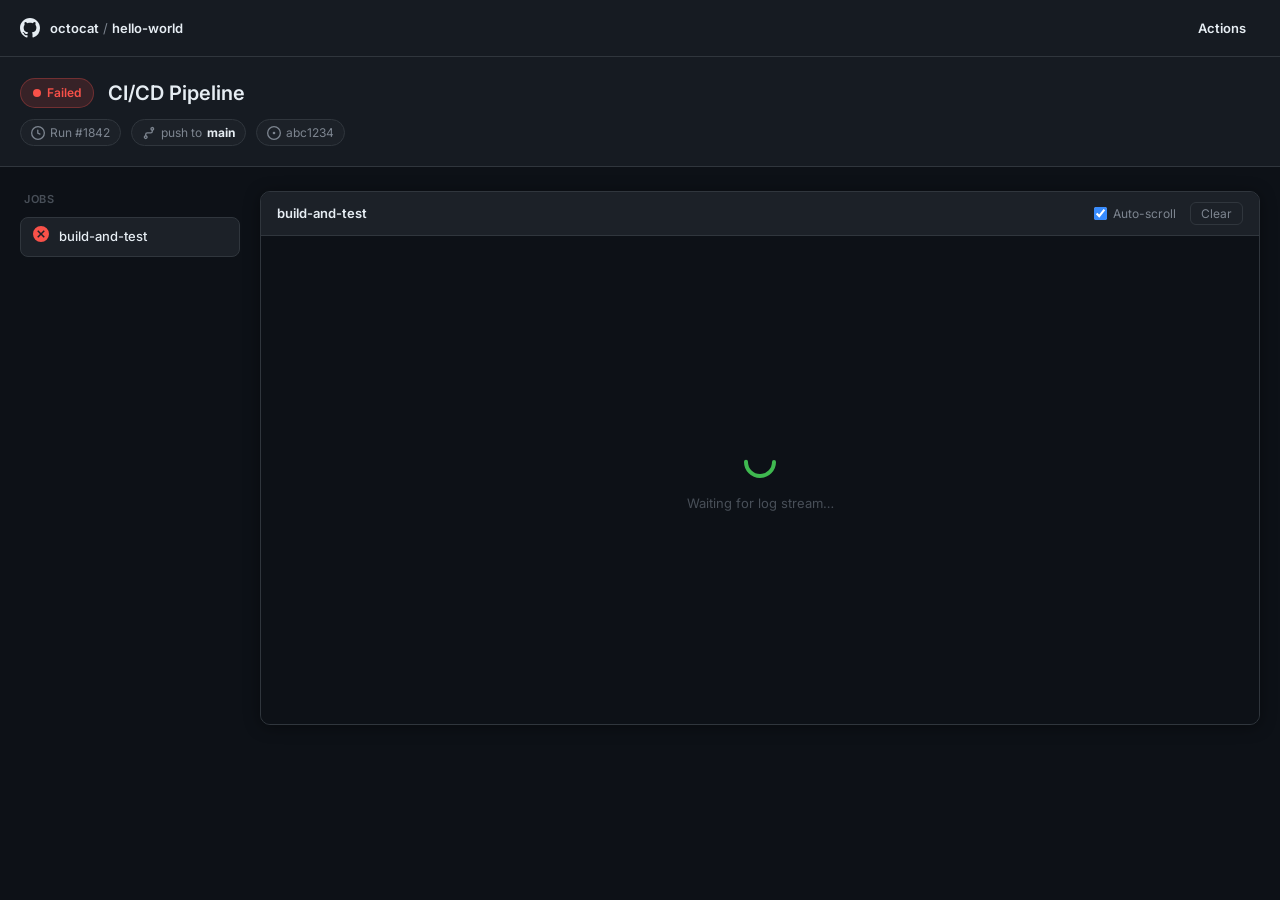
==== sse-prototype/public/index.html @ ee200991 "feat: add SSE prototype with Java backend and GitHub Actions-style frontend - SseServer.java: built-" ====
<!DOCTYPE html>
<html lang="en">
<head>
  <meta charset="UTF-8" />
  <meta name="viewport" content="width=device-width, initial-scale=1.0" />
  <title>CI/CD Pipeline · Run #1842 · GitHub Actions</title>
  <link rel="preconnect" href="https://fonts.googleapis.com" />
  <link href="https://fonts.googleapis.com/css2?family=Inter:wght@400;500;600&family=JetBrains+Mono:wght@400;500&display=swap" rel="stylesheet" />
  <link rel="stylesheet" href="style.css" />
</head>
<body>

  <!-- ── Top Nav ─────────────────────────────────────── -->
  <nav class="topnav">
    <div class="topnav-inner">
      <div class="nav-brand">
        <svg class="gh-logo" viewBox="0 0 16 16" fill="currentColor" width="20" height="20">
          <path d="M8 0C3.58 0 0 3.58 0 8c0 3.54 2.29 6.53 5.47 7.59.4.07.55-.17.55-.38
            0-.19-.01-.82-.01-1.49-2.01.37-2.53-.49-2.69-.94-.09-.23-.48-.94-.82-1.13
            -.28-.15-.68-.52-.01-.53.63-.01 1.08.58 1.23.82.72 1.21 1.87.87 2.33.66
            .07-.52.28-.87.51-1.07-1.78-.2-3.64-.89-3.64-3.95 0-.87.31-1.59.82-2.15
            -.08-.2-.36-1.02.08-2.12 0 0 .67-.21 2.2.82.64-.18 1.32-.27 2-.27.68 0
            1.36.09 2 .27 1.53-1.04 2.2-.82 2.2-.82.44 1.1.16 1.92.08 2.12.51.56.82
            1.27.82 2.15 0 3.07-1.87 3.75-3.65 3.95.29.25.54.73.54 1.48 0 1.07-.01
            1.93-.01 2.2 0 .21.15.46.55.38A8.013 8.013 0 0016 8c0-4.42-3.58-8-8-8z"/>
        </svg>
        <span class="nav-path">
          <a href="#">octocat</a> /
          <a href="#">hello-world</a>
        </span>
      </div>
      <div class="nav-tabs">
        <a class="nav-tab active" href="#">Actions</a>
      </div>
    </div>
  </nav>

  <!-- ── Workflow Header ───────────────────────────────── -->
  <div class="workflow-header">
    <div class="container">
      <div class="workflow-title-row">
        <div class="status-badge" id="statusBadge">
          <span class="status-dot spinning"></span>
          <span id="statusText">In progress</span>
        </div>
        <h1 class="workflow-name">CI/CD Pipeline</h1>
      </div>
      <div class="workflow-meta">
        <span class="meta-chip">
          <svg viewBox="0 0 16 16" width="14" height="14" fill="currentColor"><path d="M1.5 8a6.5 6.5 0 1113 0 6.5 6.5 0 01-13 0zM8 0a8 8 0 100 16A8 8 0 008 0zm.5 4.75a.75.75 0 00-1.5 0v3.5a.75.75 0 00.471.696l2.5 1a.75.75 0 00.558-1.392L8.5 7.742V4.75z"/></svg>
          Run #1842
        </span>
        <span class="meta-chip">
          <svg viewBox="0 0 16 16" width="14" height="14" fill="currentColor"><path d="M11.75 2.5a.75.75 0 100 1.5.75.75 0 000-1.5zm-2.25.75a2.25 2.25 0 113 2.122V6A2.5 2.5 0 0110 8.5H6a1 1 0 00-1 1v1.128a2.251 2.251 0 11-1.5 0V9.5A2.5 2.5 0 016 7h4a1 1 0 001-1v-.628A2.25 2.25 0 019.5 3.25zM4.25 12a.75.75 0 100 1.5.75.75 0 000-1.5z"/></svg>
          push to <strong>main</strong>
        </span>
        <span class="meta-chip">
          <svg viewBox="0 0 16 16" width="14" height="14" fill="currentColor"><path d="M8 9.5a1.5 1.5 0 100-3 1.5 1.5 0 000 3z"/><path fill-rule="evenodd" d="M1.5 8a6.5 6.5 0 1113 0 6.5 6.5 0 01-13 0zM8 0a8 8 0 100 16A8 8 0 008 0z"/></svg>
          abc1234
        </span>
        <span class="meta-chip" id="loopBadge" style="display:none">
          🔄 Loop <span id="loopCount">1</span>
        </span>
      </div>
    </div>
  </div>

  <!-- ── Main Layout ────────────────────────────────────── -->
  <div class="container main-layout">

    <!-- Job Sidebar -->
    <aside class="jobs-sidebar">
      <h3 class="sidebar-title">Jobs</h3>
      <ul class="job-list">
        <li class="job-item active">
          <span class="job-icon" id="jobIcon">
            <svg class="spin-anim" viewBox="0 0 16 16" width="16" height="16" fill="none">
              <circle cx="8" cy="8" r="7" stroke="currentColor" stroke-width="2" stroke-dasharray="22 22" stroke-linecap="round"/>
            </svg>
          </span>
          <span>build-and-test</span>
        </li>
      </ul>
    </aside>

    <!-- Log Panel -->
    <section class="log-panel">
      <div class="log-toolbar">
        <span class="log-toolbar-title">build-and-test</span>
        <div class="log-controls">
          <label class="toggle-label">
            <input type="checkbox" id="autoScrollToggle" checked />
            <span>Auto-scroll</span>
          </label>
          <button class="btn-clear" id="clearBtn">Clear</button>
        </div>
      </div>
      <div class="log-container" id="logContainer">
        <div class="log-placeholder" id="logPlaceholder">
          <svg class="pulse" viewBox="0 0 16 16" width="32" height="32" fill="none">
            <circle cx="8" cy="8" r="7" stroke="#3fb950" stroke-width="2" stroke-dasharray="22 22" stroke-linecap="round"/>
          </svg>
          <p>Waiting for log stream…</p>
        </div>
      </div>
    </section>

  </div>

  <script src="app.js"></script>
</body>
</html>
---- sse-prototype/public/style.css ----
/* ── Reset & Base ───────────────────── */
*, *::before, *::after { box-sizing: border-box; margin: 0; padding: 0; }

:root {
  --bg-canvas:   #0d1117;
  --bg-surface:  #161b22;
  --bg-surface2: #1c2128;
  --border:      #30363d;
  --text-primary:   #e6edf3;
  --text-secondary: #7d8590;
  --text-muted:     #484f58;
  --accent-blue:    #388bfd;
  --accent-green:   #3fb950;
  --accent-yellow:  #d29922;
  --accent-red:     #f85149;
  --accent-purple:  #bc8cff;
  --font-ui:   'Inter', system-ui, sans-serif;
  --font-mono: 'JetBrains Mono', 'Fira Code', monospace;
}

html, body {
  background: var(--bg-canvas);
  color: var(--text-primary);
  font-family: var(--font-ui);
  font-size: 14px;
  line-height: 1.6;
  min-height: 100vh;
}

a {
  color: var(--accent-blue);
  text-decoration: none;
}
a:hover { text-decoration: underline; }

.container {
  max-width: 1280px;
  margin: 0 auto;
  padding: 0 20px;
}

/* ── Top Nav ────────────────────────── */
.topnav {
  background: var(--bg-surface);
  border-bottom: 1px solid var(--border);
  position: sticky;
  top: 0;
  z-index: 100;
}
.topnav-inner {
  max-width: 1280px;
  margin: 0 auto;
  padding: 0 20px;
  height: 56px;
  display: flex;
  align-items: center;
  justify-content: space-between;
}
.nav-brand {
  display: flex;
  align-items: center;
  gap: 10px;
  color: var(--text-primary);
}
.gh-logo { color: var(--text-primary); }
.nav-path { color: var(--text-secondary); font-size: 13px; }
.nav-path a { color: var(--text-primary); font-weight: 600; }
.nav-tabs { display: flex; gap: 4px; }
.nav-tab {
  padding: 6px 14px;
  border-radius: 6px;
  font-size: 13px;
  color: var(--text-secondary);
  transition: background .15s, color .15s;
}
.nav-tab:hover { background: var(--bg-surface2); color: var(--text-primary); text-decoration: none; }
.nav-tab.active { font-weight: 600; color: var(--text-primary); }

/* ── Workflow Header ────────────────── */
.workflow-header {
  background: var(--bg-surface);
  border-bottom: 1px solid var(--border);
  padding: 20px 0;
}
.workflow-title-row {
  display: flex;
  align-items: center;
  gap: 14px;
  margin-bottom: 10px;
}
.workflow-name {
  font-size: 20px;
  font-weight: 600;
  color: var(--text-primary);
}

/* Status badge */
.status-badge {
  display: inline-flex;
  align-items: center;
  gap: 6px;
  padding: 4px 12px;
  border-radius: 100px;
  font-size: 12px;
  font-weight: 600;
  background: rgba(63,185,80,.15);
  color: var(--accent-green);
  border: 1px solid rgba(63,185,80,.3);
  transition: background .3s, color .3s;
}
.status-badge.success { background: rgba(63,185,80,.15);  color: var(--accent-green); border-color: rgba(63,185,80,.3); }
.status-badge.error   { background: rgba(248,81,73,.15);  color: var(--accent-red);   border-color: rgba(248,81,73,.3); }

.status-dot {
  width: 8px; height: 8px;
  border-radius: 50%;
  background: currentColor;
}
.status-dot.spinning {
  background: transparent;
  border: 2px solid currentColor;
  border-top-color: transparent;
  animation: spin .8s linear infinite;
}

@keyframes spin { to { transform: rotate(360deg); } }

/* Meta chips */
.workflow-meta { display: flex; align-items: center; flex-wrap: wrap; gap: 10px; }
.meta-chip {
  display: inline-flex;
  align-items: center;
  gap: 5px;
  font-size: 12px;
  color: var(--text-secondary);
  background: var(--bg-surface2);
  border: 1px solid var(--border);
  padding: 3px 10px;
  border-radius: 100px;
}
.meta-chip strong { color: var(--text-primary); }

/* ── Main Layout ────────────────────── */
.main-layout {
  display: grid;
  grid-template-columns: 220px 1fr;
  gap: 20px;
  padding-top: 24px;
  padding-bottom: 40px;
  align-items: start;
}

/* ── Jobs Sidebar ───────────────────── */
.jobs-sidebar {
  position: sticky;
  top: 76px;
}
.sidebar-title {
  font-size: 11px;
  font-weight: 600;
  text-transform: uppercase;
  letter-spacing: .06em;
  color: var(--text-muted);
  margin-bottom: 8px;
  padding: 0 4px;
}
.job-list { list-style: none; }
.job-item {
  display: flex;
  align-items: center;
  gap: 10px;
  padding: 8px 12px;
  border-radius: 8px;
  cursor: pointer;
  color: var(--text-secondary);
  font-size: 13px;
  transition: background .15s;
}
.job-item.active {
  background: var(--bg-surface2);
  border: 1px solid var(--border);
  color: var(--text-primary);
  font-weight: 500;
}
.job-icon { color: var(--accent-green); flex-shrink: 0; }
.spin-anim { animation: spin 1.2s linear infinite; }

/* ── Log Panel ──────────────────────── */
.log-panel {
  border: 1px solid var(--border);
  border-radius: 10px;
  overflow: hidden;
  background: var(--bg-surface);
  box-shadow: 0 2px 16px rgba(0,0,0,.4);
}

.log-toolbar {
  display: flex;
  align-items: center;
  justify-content: space-between;
  padding: 10px 16px;
  background: var(--bg-surface2);
  border-bottom: 1px solid var(--border);
}
.log-toolbar-title {
  font-size: 13px;
  font-weight: 600;
  color: var(--text-primary);
}
.log-controls {
  display: flex;
  align-items: center;
  gap: 14px;
}
.toggle-label {
  display: flex;
  align-items: center;
  gap: 6px;
  font-size: 12px;
  color: var(--text-secondary);
  cursor: pointer;
}
.toggle-label input { accent-color: var(--accent-blue); }
.btn-clear {
  background: none;
  border: 1px solid var(--border);
  border-radius: 6px;
  color: var(--text-secondary);
  font-size: 12px;
  font-family: var(--font-ui);
  padding: 3px 10px;
  cursor: pointer;
  transition: background .15s, color .15s;
}
.btn-clear:hover {
  background: var(--bg-canvas);
  color: var(--text-primary);
}

/* Log container */
.log-container {
  min-height: 480px;
  max-height: 72vh;
  overflow-y: auto;
  font-family: var(--font-mono);
  font-size: 12.5px;
  line-height: 1.7;
  background: #0d1117;
  padding: 4px 0;
  scroll-behavior: smooth;
}
.log-container::-webkit-scrollbar { width: 6px; }
.log-container::-webkit-scrollbar-track { background: transparent; }
.log-container::-webkit-scrollbar-thumb { background: var(--border); border-radius: 4px; }

/* Placeholder */
.log-placeholder {
  display: flex;
  flex-direction: column;
  align-items: center;
  justify-content: center;
  gap: 14px;
  min-height: 480px;
  color: var(--text-muted);
  font-family: var(--font-ui);
}
.log-placeholder p { font-size: 13px; }
@keyframes pulseFade {
  0%, 100% { opacity: .4; }
  50%       { opacity: 1; }
}
.pulse { animation: pulseFade 1.5s ease-in-out infinite; color: var(--accent-green); }

/* Log rows */
.log-row {
  display: flex;
  align-items: baseline;
  padding: 2px 16px;
  gap: 0;
  transition: background .1s;
}
.log-row:hover { background: rgba(255,255,255,.03); }

.log-num {
  min-width: 44px;
  color: var(--text-muted);
  user-select: none;
  text-align: right;
  padding-right: 16px;
  flex-shrink: 0;
  font-size: 11px;
  padding-top: 1px;
}

.log-text {
  flex: 1;
  word-break: break-all;
  white-space: pre-wrap;
}

/* Per-type colours */
.log-row.info    .log-text { color: var(--text-primary); }
.log-row.step    .log-text { color: #79c0ff; font-weight: 600; }
.log-row.success .log-text { color: var(--accent-green); }
.log-row.warning .log-text { color: var(--accent-yellow); }
.log-row.error   .log-text { color: var(--accent-red); }

/* Step separator row */
.log-row.step { margin-top: 4px; }

/* Appear animation */
@keyframes fadeIn {
  from { opacity: 0; transform: translateY(2px); }
  to   { opacity: 1; transform: translateY(0); }
}
.log-row.new { animation: fadeIn .15s ease-out forwards; }

/* Loop divider */
.loop-divider {
  display: flex;
  align-items: center;
  gap: 12px;
  padding: 10px 16px;
  color: var(--text-muted);
  font-family: var(--font-ui);
  font-size: 11px;
  text-transform: uppercase;
  letter-spacing: .06em;
}
.loop-divider::before, .loop-divider::after {
  content: '';
  flex: 1;
  border-top: 1px solid var(--border);
}
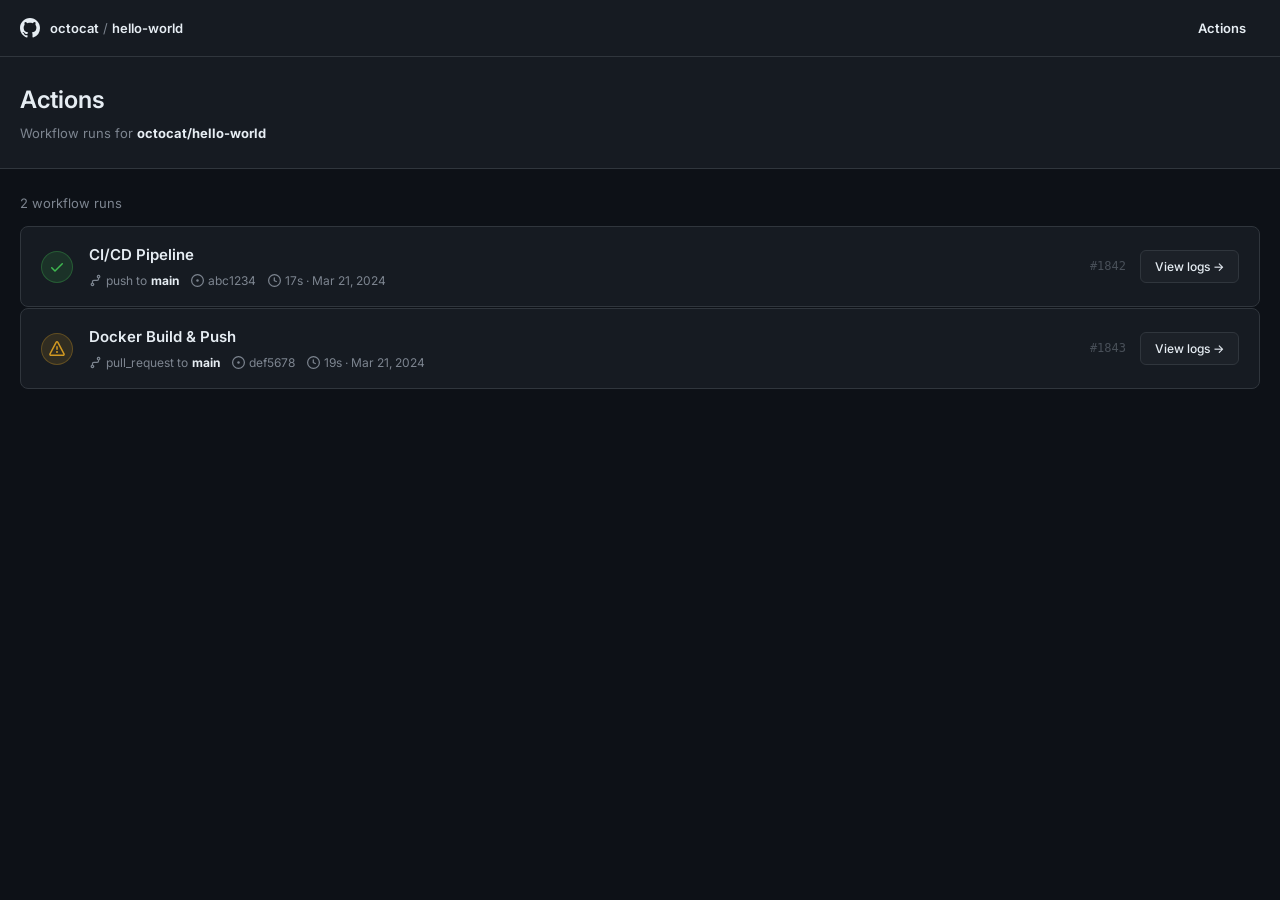
==== commit 41343715: "feat: implement path-based routing, home/viewer pages, and update docs" ====
--- a/sse-prototype/public/index.html
+++ b/sse-prototype/public/index.html
@@ -3,7 +3,7 @@
 <head>
   <meta charset="UTF-8" />
   <meta name="viewport" content="width=device-width, initial-scale=1.0" />
-  <title>CI/CD Pipeline · Run #1842 · GitHub Actions</title>
+  <title>Actions · octocat/hello-world</title>
   <link rel="preconnect" href="https://fonts.googleapis.com" />
   <link href="https://fonts.googleapis.com/css2?family=Inter:wght@400;500;600&family=JetBrains+Mono:wght@400;500&display=swap" rel="stylesheet" />
   <link rel="stylesheet" href="style.css" />
@@ -25,88 +25,95 @@
             1.93-.01 2.2 0 .21.15.46.55.38A8.013 8.013 0 0016 8c0-4.42-3.58-8-8-8z"/>
         </svg>
         <span class="nav-path">
-          <a href="#">octocat</a> /
-          <a href="#">hello-world</a>
+          <a href="/">octocat</a> /
+          <a href="/">hello-world</a>
         </span>
       </div>
       <div class="nav-tabs">
-        <a class="nav-tab active" href="#">Actions</a>
+        <a class="nav-tab active" href="/">Actions</a>
       </div>
     </div>
   </nav>
 
-  <!-- ── Workflow Header ───────────────────────────────── -->
-  <div class="workflow-header">
+  <!-- ── Page Header ───────────────────────────────── -->
+  <div class="page-header">
     <div class="container">
-      <div class="workflow-title-row">
-        <div class="status-badge" id="statusBadge">
-          <span class="status-dot spinning"></span>
-          <span id="statusText">In progress</span>
-        </div>
-        <h1 class="workflow-name">CI/CD Pipeline</h1>
-      </div>
-      <div class="workflow-meta">
-        <span class="meta-chip">
-          <svg viewBox="0 0 16 16" width="14" height="14" fill="currentColor"><path d="M1.5 8a6.5 6.5 0 1113 0 6.5 6.5 0 01-13 0zM8 0a8 8 0 100 16A8 8 0 008 0zm.5 4.75a.75.75 0 00-1.5 0v3.5a.75.75 0 00.471.696l2.5 1a.75.75 0 00.558-1.392L8.5 7.742V4.75z"/></svg>
-          Run #1842
-        </span>
-        <span class="meta-chip">
-          <svg viewBox="0 0 16 16" width="14" height="14" fill="currentColor"><path d="M11.75 2.5a.75.75 0 100 1.5.75.75 0 000-1.5zm-2.25.75a2.25 2.25 0 113 2.122V6A2.5 2.5 0 0110 8.5H6a1 1 0 00-1 1v1.128a2.251 2.251 0 11-1.5 0V9.5A2.5 2.5 0 016 7h4a1 1 0 001-1v-.628A2.25 2.25 0 019.5 3.25zM4.25 12a.75.75 0 100 1.5.75.75 0 000-1.5z"/></svg>
-          push to <strong>main</strong>
-        </span>
-        <span class="meta-chip">
-          <svg viewBox="0 0 16 16" width="14" height="14" fill="currentColor"><path d="M8 9.5a1.5 1.5 0 100-3 1.5 1.5 0 000 3z"/><path fill-rule="evenodd" d="M1.5 8a6.5 6.5 0 1113 0 6.5 6.5 0 01-13 0zM8 0a8 8 0 100 16A8 8 0 008 0z"/></svg>
-          abc1234
-        </span>
-        <span class="meta-chip" id="loopBadge" style="display:none">
-          🔄 Loop <span id="loopCount">1</span>
-        </span>
-      </div>
+      <h1 class="page-title">Actions</h1>
+      <p class="page-subtitle">Workflow runs for <strong>octocat/hello-world</strong></p>
     </div>
   </div>
 
-  <!-- ── Main Layout ────────────────────────────────────── -->
-  <div class="container main-layout">
+  <!-- ── Run List ──────────────────────────────────── -->
+  <div class="container runs-container">
 
-    <!-- Job Sidebar -->
-    <aside class="jobs-sidebar">
-      <h3 class="sidebar-title">Jobs</h3>
-      <ul class="job-list">
-        <li class="job-item active">
-          <span class="job-icon" id="jobIcon">
-            <svg class="spin-anim" viewBox="0 0 16 16" width="16" height="16" fill="none">
-              <circle cx="8" cy="8" r="7" stroke="currentColor" stroke-width="2" stroke-dasharray="22 22" stroke-linecap="round"/>
-            </svg>
-          </span>
-          <span>build-and-test</span>
-        </li>
-      </ul>
-    </aside>
+    <div class="runs-toolbar">
+      <span class="runs-count">2 workflow runs</span>
+    </div>
 
-    <!-- Log Panel -->
-    <section class="log-panel">
-      <div class="log-toolbar">
-        <span class="log-toolbar-title">build-and-test</span>
-        <div class="log-controls">
-          <label class="toggle-label">
-            <input type="checkbox" id="autoScrollToggle" checked />
-            <span>Auto-scroll</span>
-          </label>
-          <button class="btn-clear" id="clearBtn">Clear</button>
+    <ul class="run-list">
+
+      <!-- Run #1842 -->
+      <li class="run-card">
+        <div class="run-status-icon success">
+          <svg viewBox="0 0 16 16" width="16" height="16" fill="currentColor">
+            <path d="M13.78 4.22a.75.75 0 010 1.06l-7.25 7.25a.75.75 0 01-1.06 0L2.22 9.28a.75.75 0 011.06-1.06L6 10.94l6.72-6.72a.75.75 0 011.06 0z"/>
+          </svg>
         </div>
-      </div>
-      <div class="log-container" id="logContainer">
-        <div class="log-placeholder" id="logPlaceholder">
-          <svg class="pulse" viewBox="0 0 16 16" width="32" height="32" fill="none">
-            <circle cx="8" cy="8" r="7" stroke="#3fb950" stroke-width="2" stroke-dasharray="22 22" stroke-linecap="round"/>
+        <div class="run-info">
+          <a class="run-name" href="/viewer.html?runId=1842">CI/CD Pipeline</a>
+          <div class="run-meta">
+            <span class="run-meta-item">
+              <svg viewBox="0 0 16 16" width="13" height="13" fill="currentColor"><path d="M11.75 2.5a.75.75 0 100 1.5.75.75 0 000-1.5zm-2.25.75a2.25 2.25 0 113 2.122V6A2.5 2.5 0 0110 8.5H6a1 1 0 00-1 1v1.128a2.251 2.251 0 11-1.5 0V9.5A2.5 2.5 0 016 7h4a1 1 0 001-1v-.628A2.25 2.25 0 019.5 3.25zM4.25 12a.75.75 0 100 1.5.75.75 0 000-1.5z"/></svg>
+              push to <strong>main</strong>
+            </span>
+            <span class="run-meta-item">
+              <svg viewBox="0 0 16 16" width="13" height="13" fill="currentColor"><path d="M8 9.5a1.5 1.5 0 100-3 1.5 1.5 0 000 3z"/><path fill-rule="evenodd" d="M1.5 8a6.5 6.5 0 1113 0 6.5 6.5 0 01-13 0zM8 0a8 8 0 100 16A8 8 0 008 0z"/></svg>
+              abc1234
+            </span>
+            <span class="run-meta-item">
+              <svg viewBox="0 0 16 16" width="13" height="13" fill="currentColor"><path d="M1.5 8a6.5 6.5 0 1113 0 6.5 6.5 0 01-13 0zM8 0a8 8 0 100 16A8 8 0 008 0zm.5 4.75a.75.75 0 00-1.5 0v3.5a.75.75 0 00.471.696l2.5 1a.75.75 0 00.558-1.392L8.5 7.742V4.75z"/></svg>
+              17s · Mar 21, 2024
+            </span>
+          </div>
+        </div>
+        <div class="run-actions">
+          <span class="run-id">#1842</span>
+          <a class="btn-view" href="/viewer.html?runId=1842">View logs →</a>
+        </div>
+      </li>
+
+      <!-- Run #1843 -->
+      <li class="run-card">
+        <div class="run-status-icon warning">
+          <svg viewBox="0 0 16 16" width="16" height="16" fill="currentColor">
+            <path d="M8.22 1.754a.25.25 0 00-.44 0L1.698 13.132a.25.25 0 00.22.368h12.164a.25.25 0 00.22-.368L8.22 1.754zm-1.763-.707c.659-1.234 2.427-1.234 3.086 0l6.082 11.378A1.75 1.75 0 0114.082 15H1.918a1.75 1.75 0 01-1.543-2.575L6.457 1.047zM9 11a1 1 0 11-2 0 1 1 0 012 0zm-.25-5.25a.75.75 0 00-1.5 0v2.5a.75.75 0 001.5 0v-2.5z"/>
           </svg>
-          <p>Waiting for log stream…</p>
         </div>
-      </div>
-    </section>
+        <div class="run-info">
+          <a class="run-name" href="/viewer.html?runId=1843">Docker Build &amp; Push</a>
+          <div class="run-meta">
+            <span class="run-meta-item">
+              <svg viewBox="0 0 16 16" width="13" height="13" fill="currentColor"><path d="M11.75 2.5a.75.75 0 100 1.5.75.75 0 000-1.5zm-2.25.75a2.25 2.25 0 113 2.122V6A2.5 2.5 0 0110 8.5H6a1 1 0 00-1 1v1.128a2.251 2.251 0 11-1.5 0V9.5A2.5 2.5 0 016 7h4a1 1 0 001-1v-.628A2.25 2.25 0 019.5 3.25zM4.25 12a.75.75 0 100 1.5.75.75 0 000-1.5z"/></svg>
+              pull_request to <strong>main</strong>
+            </span>
+            <span class="run-meta-item">
+              <svg viewBox="0 0 16 16" width="13" height="13" fill="currentColor"><path d="M8 9.5a1.5 1.5 0 100-3 1.5 1.5 0 000 3z"/><path fill-rule="evenodd" d="M1.5 8a6.5 6.5 0 1113 0 6.5 6.5 0 01-13 0zM8 0a8 8 0 100 16A8 8 0 008 0z"/></svg>
+              def5678
+            </span>
+            <span class="run-meta-item">
+              <svg viewBox="0 0 16 16" width="13" height="13" fill="currentColor"><path d="M1.5 8a6.5 6.5 0 1113 0 6.5 6.5 0 01-13 0zM8 0a8 8 0 100 16A8 8 0 008 0zm.5 4.75a.75.75 0 00-1.5 0v3.5a.75.75 0 00.471.696l2.5 1a.75.75 0 00.558-1.392L8.5 7.742V4.75z"/></svg>
+              19s · Mar 21, 2024
+            </span>
+          </div>
+        </div>
+        <div class="run-actions">
+          <span class="run-id">#1843</span>
+          <a class="btn-view" href="/viewer.html?runId=1843">View logs →</a>
+        </div>
+      </li>
 
+    </ul>
   </div>
 
-  <script src="app.js"></script>
 </body>
 </html>
--- a/sse-prototype/public/style.css
+++ b/sse-prototype/public/style.css
@@ -332,3 +332,145 @@
   flex: 1;
   border-top: 1px solid var(--border);
 }
+
+/* ── Home Page ──────────────────────── */
+.page-header {
+  background: var(--bg-surface);
+  border-bottom: 1px solid var(--border);
+  padding: 24px 0;
+}
+.page-title {
+  font-size: 24px;
+  font-weight: 600;
+  margin-bottom: 4px;
+}
+.page-subtitle {
+  font-size: 13px;
+  color: var(--text-secondary);
+}
+.page-subtitle strong { color: var(--text-primary); }
+
+.runs-container { padding-top: 24px; padding-bottom: 48px; }
+
+.runs-toolbar {
+  display: flex;
+  align-items: center;
+  margin-bottom: 12px;
+}
+.runs-count {
+  font-size: 13px;
+  color: var(--text-secondary);
+}
+
+/* Run list */
+.run-list { list-style: none; display: flex; flex-direction: column; gap: 1px; }
+
+.run-card {
+  display: flex;
+  align-items: center;
+  gap: 16px;
+  padding: 16px 20px;
+  background: var(--bg-surface);
+  border: 1px solid var(--border);
+  border-radius: 8px;
+  transition: border-color .15s, background .15s;
+}
+.run-card:hover {
+  background: var(--bg-surface2);
+  border-color: #484f58;
+}
+
+/* Status icon circle */
+.run-status-icon {
+  width: 32px; height: 32px;
+  border-radius: 50%;
+  display: flex;
+  align-items: center;
+  justify-content: center;
+  flex-shrink: 0;
+}
+.run-status-icon.success {
+  background: rgba(63,185,80,.15);
+  color: var(--accent-green);
+  border: 1px solid rgba(63,185,80,.3);
+}
+.run-status-icon.warning {
+  background: rgba(210,153,34,.15);
+  color: var(--accent-yellow);
+  border: 1px solid rgba(210,153,34,.3);
+}
+.run-status-icon.error {
+  background: rgba(248,81,73,.15);
+  color: var(--accent-red);
+  border: 1px solid rgba(248,81,73,.3);
+}
+
+/* Run info */
+.run-info { flex: 1; min-width: 0; }
+
+.run-name {
+  display: block;
+  font-size: 15px;
+  font-weight: 600;
+  color: var(--text-primary);
+  margin-bottom: 4px;
+  white-space: nowrap;
+  overflow: hidden;
+  text-overflow: ellipsis;
+}
+.run-name:hover { color: var(--accent-blue); text-decoration: none; }
+
+.run-meta {
+  display: flex;
+  flex-wrap: wrap;
+  gap: 12px;
+  align-items: center;
+}
+.run-meta-item {
+  display: inline-flex;
+  align-items: center;
+  gap: 4px;
+  font-size: 12px;
+  color: var(--text-secondary);
+}
+.run-meta-item strong { color: var(--text-primary); }
+
+/* Run actions */
+.run-actions {
+  display: flex;
+  align-items: center;
+  gap: 14px;
+  flex-shrink: 0;
+}
+.run-id {
+  font-size: 12px;
+  color: var(--text-muted);
+  font-family: var(--font-mono);
+}
+.btn-view {
+  display: inline-flex;
+  align-items: center;
+  gap: 6px;
+  padding: 6px 14px;
+  border-radius: 6px;
+  border: 1px solid var(--border);
+  background: var(--bg-surface2);
+  color: var(--text-primary);
+  font-size: 12px;
+  font-weight: 500;
+  transition: background .15s, border-color .15s;
+  white-space: nowrap;
+}
+.btn-view:hover {
+  background: #2d333b;
+  border-color: #6e7681;
+  text-decoration: none;
+}
+
+/* Breadcrumb (viewer page) */
+.breadcrumb {
+  margin-bottom: 12px;
+  font-size: 13px;
+}
+.breadcrumb a { color: var(--text-secondary); }
+.breadcrumb a:hover { color: var(--text-primary); }
